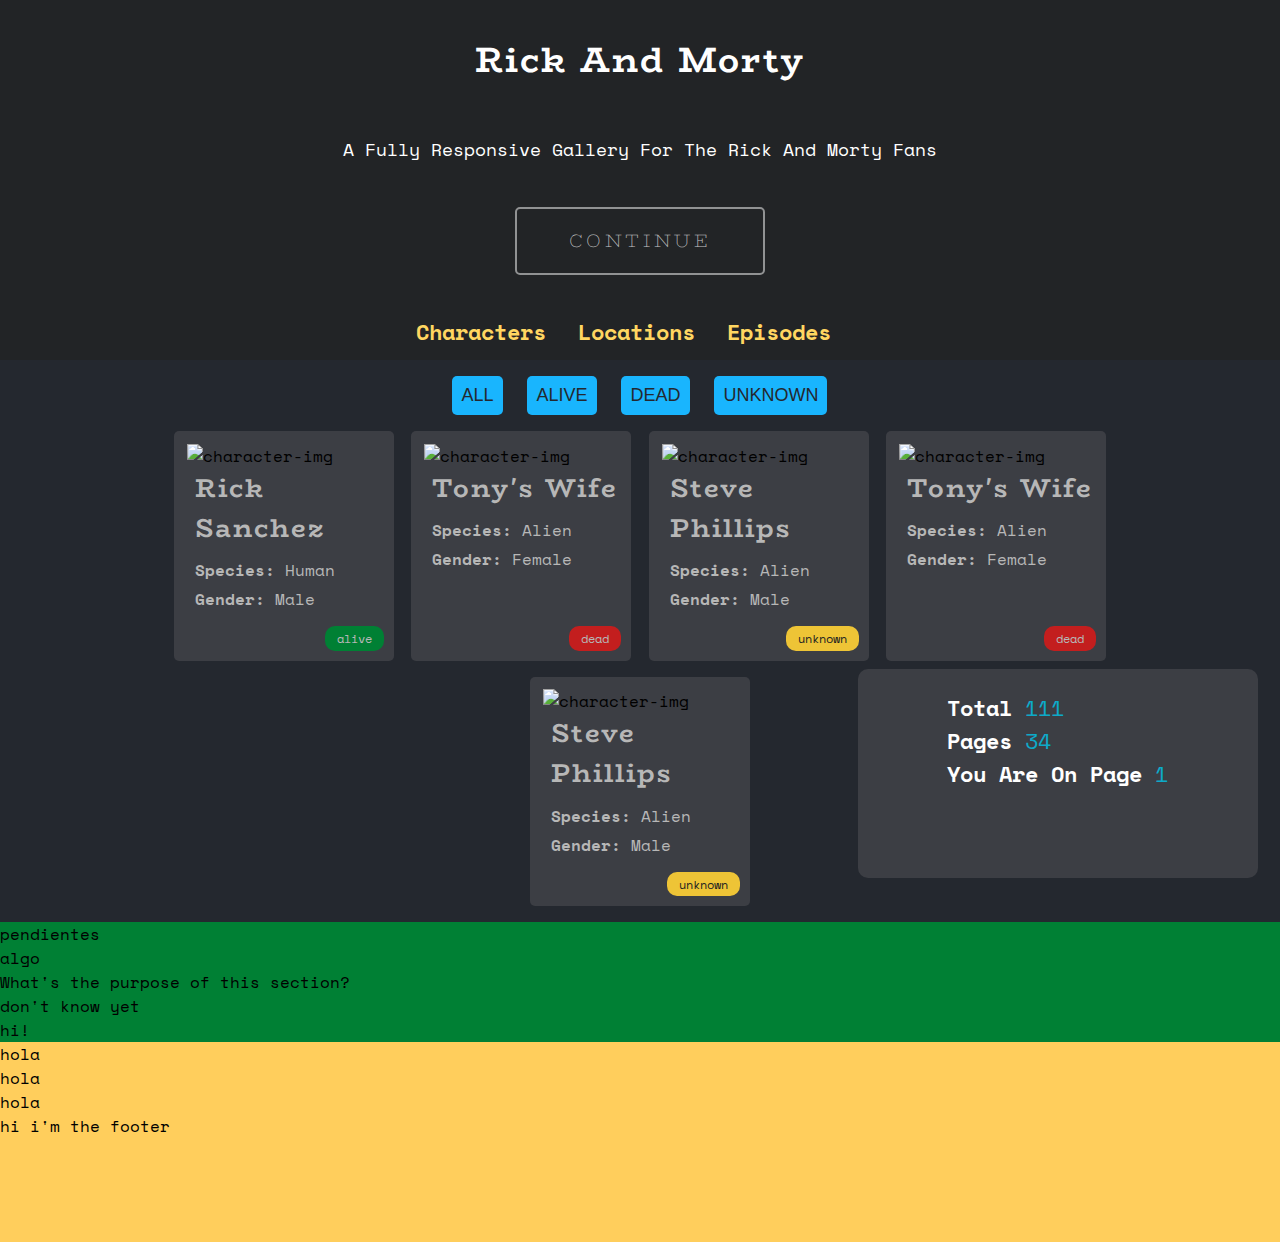
==== index.html @ 8e393982 "Frontend completed, just a section is not" ====
<!DOCTYPE html>
<html lang="en">
<head>
  <meta charset="UTF-8">
  <meta name="viewport" content="width=device-width, initial-scale=1.0">
  <title>API Rick and Morty &copy;</title>
  <link rel="stylesheet" href="./css/styles.css">
  <link rel="stylesheet" href="./css/tablet.css" media="(min-width: 768px)">
  <link rel="stylesheet" href="./css/desktop.css" media="(min-width: 1000px)">
</head>
<body>
  <div class="preloader hide-preloader">
    <img src="preloader.gif" alt="preloader" class="preloader__item" />
  </div>
  <header class="header">
    <div class="header__title">
      <h1>Rick and morty</h1>
      <p>A fully responsive gallery for the Rick and Morty fans</p>
      <a href="#about" class="header__btn">continue</a>
    </div>
    <nav class="header__nav">
      <ul>
        <li class="header__nav-item"><a href="#">Characters</a></li>
        <li class="header__nav-item"><a href="#">Locations</a></li>
        <li class="header__nav-item"><a href="#">Episodes</a></li>
      </ul>
    </nav>
  </header>
  <!-- info -->
  <div>
    <article class="api-info">
      <span class="left"></span>
      <div class="api-info__text">
        <p>total <span>111</span></p>
        <p>pages <span>34</span></p>
        <p>you are on page <span>1</span></p>
      </div>
      <span class="right"></span>
    </article>
  </div>
  <!-- secction -->
  <section class="info-section">
    <!-- buttons -->
    <div class="info-section__btns">
      <button class="filter-btn" type="button" data-id="all">all</button>
      <button class="filter-btn" type="button" data-id="alive">alive</button>
      <button class="filter-btn" type="button" data-id="dead">dead</button>
      <button class="filter-btn" type="button" data-id="unknown">unknown</button>
    </div>
    <!-- menu-characters-container -->
    <div class="card-container">
      <!-- single-item -->
      <article class="card-item">
        <figure class="img-container">
          <img src="./avatar1.jpeg" alt="character-img" class="card-item__img">
        </figure>
        <div class="card-item__info">
          <h4>rick sanchez</h4>
          <p>species: <span>human</span></p>
          <p>gender: <span>male</span></p>
        </div>
        <p class="status alive">alive</p>
      </article>
      <!-- single-item -->
      <article class="card-item">
        <figure class="img-container">
          <img src="./avatar2.jpeg" alt="character-img" class="card-item__img">
        </figure>
        <div class="card-item__info">
          <h4>tony's wife</h4>
          <p>species: <span>alien</span></p>
          <p>gender: <span>female</span></p>
        </div>
        <p class="status dead">dead</p>
      </article>
      <!-- single-item -->
      <article class="card-item">
        <figure class="img-container">
          <img src="./avatar3.jpeg" alt="character-img" class="card-item__img">
        </figure>
        <div class="card-item__info">
          <h4>steve phillips</h4>
          <p>species: <span>alien</span></p>
          <p>gender: <span>male</span></p>
        </div>
        <p class="status unknown">unknown</p>
      </article>
      <!-- single-item -->
      <article class="card-item">
        <figure class="img-container">
          <img src="./avatar2.jpeg" alt="character-img" class="card-item__img">
        </figure>
        <div class="card-item__info">
          <h4>tony's wife</h4>
          <p>species: <span id="species">alien</span></p>
          <p>gender: <span id="gender">female</span></p>
        </div>
        <p class="status dead">dead</p>
      </article>
      <!-- single-item -->
      <article class="card-item">
        <figure class="img-container">
          <img src="./avatar3.jpeg" alt="character-img" class="card-item__img">
        </figure>
        <div class="card-item__info">
          <h4>steve phillips</h4>
          <p>species: <span id="species">alien</span></p>
          <p>gender: <span id="gender">male</span></p>
        </div>
        <p class="status unknown">unknown</p>
      </article>
    </div>
  </section>
  <!-- about-me -->
  <section id="about" class="contact-section">
    <ul>
      <li>pendientes</li>
      <li>algo </li>
      <li>What's the purpose of this section?</li>
      <li>don't know yet</li>
      <li>hi! </li>
    </ul>
  </section>
  <footer>
    <div></div>
    <ul>
      <li>hola</li>
      <li>hola</li>
      <li>hola</li>
    </ul>
    hi i'm the footer
  </footer>
  <script src="./js/app.js"></script>
</body>
</html>
---- css/styles.css ----
/*
=============== 
Fonts
===============
*/
@import url('https://fonts.googleapis.com/css2?family=BioRhyme&family=Space+Mono&display=swap');

/*
=============== 
Variables
===============
*/
:root {
  --primary-blue: #0daac9;
  --portal-green: #008034;
  --portal-light-green: #94c128;
  --morty-shirt: #f6e72f;
  --mortt-shirt-shadow:#becf43;
  --primary-black: #24282f;
  --secondary-black: #3c3e44;
  --clr-white: #fff;
  --clr-black: #222;
  --ff-primary: 'BioRhyme', serif;
  --ff-secondary: 'Space Mono', monospace;
}

/*
=============== 
Global Styles
===============
*/
*,
::before,
::after {
  margin: 0;
  padding: 0;
  box-sizing: border-box;
}

html {
  scroll-behavior: smooth;
}

body {
  font-family: var(--ff-secondary);
  background-color: var(--primary-black);
}

ul {
  list-style-type: none;
}
a {
  text-decoration: none;
  color: #ffd661;
  font-weight: lighter;
}
img {
  display: block;
  width: 100%;
}

h1,
h2,
h3,
h4 {
  letter-spacing: .125rem;
  text-transform: capitalize;
  font-family: var(--ff-primary);
  color: var(--clr-white);
  padding-bottom: .4em;
}
p {
  text-transform: capitalize;
}

/* preloader */

.preloader {
  position: fixed;
  top: 0;
  left: 0;
  right: 0;
  bottom: 0;
  background: var(--clr-white);
  display: grid;
  justify-content: center;
  align-items: center;
  visibility: visible;
  z-index: 999;
  transition: var(--transition);
}
.hide-preloader {
  z-index: -999;
  visibility: hidden;
}

/* header */

.header {
  height: 360px;
  background-image: url(../rickandmorty-wallpaper.jpg);
  background-position: center;
  background-repeat: no-repeat;
  background-size: cover;
  color: var(--clr-white);
  position: relative;
}

.header::before {
  content: '';
  background-color: var(--clr-black);
  height: 100%;
  position: absolute;
  width: 100%;
  opacity: .65;
  top: 0;
  left: 0;
  z-index: 1;
}

.header__title,
.header__nav {
  z-index: 3;
  position: relative;
}

.header__title {
  text-align: center;
  width: 90%;
  margin-left: auto;
  margin-right: auto;
  padding-top: 2rem;
  padding-bottom: 2em;
}

.header__title p {
  padding-bottom: 1.5em;
}

.header__btn {
  display: block;
  margin-left: auto;
  margin-right: auto;
  padding: 1em;
  font-family: var(--ff-primary);
  font-size: 1.125rem;
  text-transform: uppercase;
  letter-spacing: .2em;
  background: transparent;
  border: 2px solid rgba(255, 255, 255, .5);
  border-radius: 5px;
  color: rgba(255, 255, 255, .75);
  max-width: 190px;
}

.header__nav {
  position: absolute;
  top: calc(100% - 45px);
  left: calc(50% - 148px);
}
.header__nav ul {
  display: flex;
}
.header__nav .header__nav-item {
  margin: 0 .5em;
}

.header__nav-item a {
  font-weight: bolder;
  font-size: .9rem;
}

/* api-info */

.api-info {
  display: grid;
  grid-template-columns: 40px 1fr 40px;
  justify-items: center;
  align-items: center;
  /* position: relative; */
  /* padding: 1em; */
  background-color: var(--secondary-black);
  border-radius: 10px;
  max-width: 400px;
  margin-top: 1em;
  margin-left: auto;
  margin-right: auto;
  /* margin-bottom: 1em; */
  width: 90%;
  min-height: 120px;
  /* font-size: 1.4rem; */
  color: var(--clr-white);
}

.api-info__text > p {
  /* margin-bottom: .3em; */
  /* color: #b7b7b7; */
  font-weight: bold;
}
.api-info__text p > span {
  font-weight: initial;
  color: var(--primary-blue);
}

.left,
.right {
  display: block;
  height: auto;
  padding: 1em;
  cursor: pointer;
  /* width: 16px; */
  /* background-color: red; */

}

.right {
  background-image: url(../assets/icons/right-icon.svg);
  background-position: center;
  background-repeat: no-repeat;
  background-size: contain;
  
}

.left {
  background-image: url(../assets/icons/left-icon.svg);
  background-position: center;
  background-repeat: no-repeat;
  background-size: contain;
}

/* info-section */

.info-section {
  padding-top: 1em;
}

.info-section__btns {
  max-width: 400px;
  width: 90%;
  margin-left: auto;
  margin-right: auto;
  text-align: center;
  padding-bottom: 1em;
  display: flex;
  justify-content: space-around;
}

.filter-btn {
  display: inline-block;
  background-color: #19b5fe;
  min-width: 30px;
  padding: .5em;
  border: none;
  border-radius: 5px;
  color: var(--primary-black);
  font-size: .9rem;
  text-transform: uppercase;
  cursor: pointer;
}

/* card-section */

.card-container {
  width: 90%;
  margin-left: auto;
  margin-right: auto;
  display: flex;
  flex-wrap: wrap;
}

.card-item {
  display: flex;
  position: relative;
  padding: .5em;
  background-color: var(--secondary-black);
  border-radius: 5px;
  max-width: 400px;
  margin-left: auto;
  margin-right: auto;
  margin-bottom: 1em;
}

.img-container {
  width: 40%;
}
.card-item__info {
  width: 60%;
  padding-left: .5em;
}

.card-item__info h4 {
  color: #b7b7b7;
  font-size: 6vw;
}

.card-item__info > p {
  font-size: 4vw;
  margin-bottom: .3em;
  color: #b7b7b7;
  font-weight: bold;
}
.card-item__info p > span {
  font-weight: initial;
}

.card-item .status {
  position: absolute;
  display: block;
  bottom: 10px;
  right: 10px;
  padding: .3em 1em;
  font-size: 2vw;
  border-radius: 10px;
  color: #b7b7b7;
}

.card-item .alive {
  background-color: var(--portal-green);
}

.card-item .dead {
  background-color: #c31e1e;
}

.card-item .unknown {
  background-color: #eec436;
  color: var(--clr-black);
}

/* pendign */
/* here you have to put sth like your contact info */
.contact-section {
  background-color: var(--portal-green);
}

/* footer */

footer {
  height: 200px;
  background-color: #ffce5c;
}

/* for minor corrections width weird width screen sizes */
@media (min-width: 448px) {
  /* character-cards */
  .card-item__info h4 {
    font-size: 1.625rem;
  }
  .card-item__info > p {
    font-size: 1rem;
  }
  .card-item .status {
    font-size: .625rem;
  }

  /* header-text */
  .header__title h1 {
    margin-bottom: 1em;
    font-size: 2.2rem;
  }
  .header__title p {
    margin-bottom: 1em;
    font-size: 1.125rem;
  }
  /* header-nav */
  .header__nav {
    left: calc(50% - 240px);
  }
  .header__nav .header__nav-item {
    margin: 0 1em;
  }
  .header__nav-item a {
    font-size: 1.4rem;
  }

  /* buttons */
  .filter-btn {
    font-size: 1.125rem;
  }

  /* information-card */
  .api-info {
    font-size: 1.4rem;
  }

}
---- css/tablet.css ----
/* width container */
.card-container {
  max-width: 750px;
}

/* header-btn */
.header__btn {
  max-width: 250px;
}

/* new style for cards */
.card-item {
  flex-direction: column;
  padding: .8em;
  width: 220px;
}

.img-container,
.card-item__info {
  width: 100%;
}

.card-item__info {
  margin-bottom: 2em;
}

.info-section__btns {
  max-width: 580;
}

.card-item .status {
  font-size: .75rem;
}

/* info-card */
.api-info {
  grid-template-columns: 1fr 1fr;
  grid-template-rows: 1fr 65px;
  grid-template-areas: 
  'info info'
  'left right';
} 

.api-info__text {
  grid-area: info;
  padding: 1em;
}
.left {
  grid-area: left;
}
.right {
  grid-area: right;
}
---- css/desktop.css ----
/* width  contaniner */
.card-container {
  max-width: 950px;
}

/* floating info-card */
.api-info {
  position: fixed;
  bottom: 1em;
  right: 1em;
  z-index: 10;
}
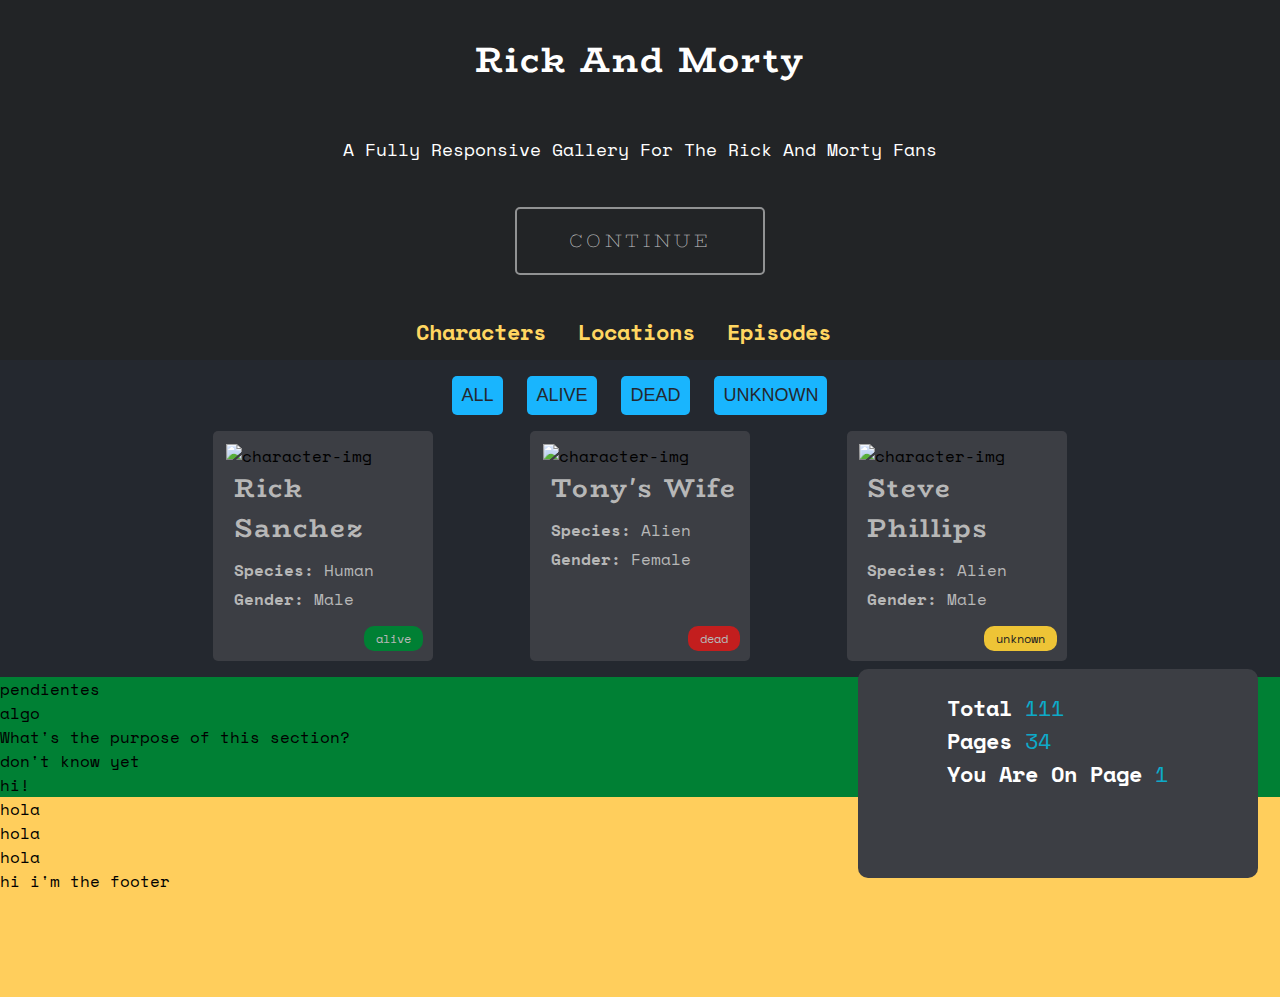
==== commit 41b8ea24: "first page completed" ====
--- a/index.html
+++ b/index.html
@@ -9,8 +9,8 @@
   <link rel="stylesheet" href="./css/desktop.css" media="(min-width: 1000px)">
 </head>
 <body>
-  <div class="preloader hide-preloader">
-    <img src="preloader.gif" alt="preloader" class="preloader__item" />
+  <div class="preloader">
+    <img src="./preloader.gif" alt="preloader" class="preloader__item" />
   </div>
   <header class="header">
     <div class="header__title">
@@ -27,17 +27,15 @@
     </nav>
   </header>
   <!-- info -->
-  <div>
-    <article class="api-info">
-      <span class="left"></span>
-      <div class="api-info__text">
-        <p>total <span>111</span></p>
-        <p>pages <span>34</span></p>
-        <p>you are on page <span>1</span></p>
-      </div>
-      <span class="right"></span>
-    </article>
-  </div>
+  <section class="api-info">
+    <span class="left"></span>
+    <div class="api-info__text">
+      <p>total <span>111</span></p>
+      <p>pages <span>34</span></p>
+      <p>you are on page <span>1</span></p>
+    </div>
+    <span class="right"></span>
+    </section>
   <!-- secction -->
   <section class="info-section">
     <!-- buttons -->
@@ -52,7 +50,7 @@
       <!-- single-item -->
       <article class="card-item">
         <figure class="img-container">
-          <img src="./avatar1.jpeg" alt="character-img" class="card-item__img">
+          <img src="./assets/img/avatar1.jpeg" alt="character-img" class="card-item__img">
         </figure>
         <div class="card-item__info">
           <h4>rick sanchez</h4>
@@ -64,7 +62,7 @@
       <!-- single-item -->
       <article class="card-item">
         <figure class="img-container">
-          <img src="./avatar2.jpeg" alt="character-img" class="card-item__img">
+          <img src="./assets/img/avatar2.jpeg" alt="character-img" class="card-item__img">
         </figure>
         <div class="card-item__info">
           <h4>tony's wife</h4>
@@ -76,36 +74,12 @@
       <!-- single-item -->
       <article class="card-item">
         <figure class="img-container">
-          <img src="./avatar3.jpeg" alt="character-img" class="card-item__img">
+          <img src="./assets/img/avatar3.jpeg" alt="character-img" class="card-item__img">
         </figure>
         <div class="card-item__info">
           <h4>steve phillips</h4>
           <p>species: <span>alien</span></p>
           <p>gender: <span>male</span></p>
-        </div>
-        <p class="status unknown">unknown</p>
-      </article>
-      <!-- single-item -->
-      <article class="card-item">
-        <figure class="img-container">
-          <img src="./avatar2.jpeg" alt="character-img" class="card-item__img">
-        </figure>
-        <div class="card-item__info">
-          <h4>tony's wife</h4>
-          <p>species: <span id="species">alien</span></p>
-          <p>gender: <span id="gender">female</span></p>
-        </div>
-        <p class="status dead">dead</p>
-      </article>
-      <!-- single-item -->
-      <article class="card-item">
-        <figure class="img-container">
-          <img src="./avatar3.jpeg" alt="character-img" class="card-item__img">
-        </figure>
-        <div class="card-item__info">
-          <h4>steve phillips</h4>
-          <p>species: <span id="species">alien</span></p>
-          <p>gender: <span id="gender">male</span></p>
         </div>
         <p class="status unknown">unknown</p>
       </article>
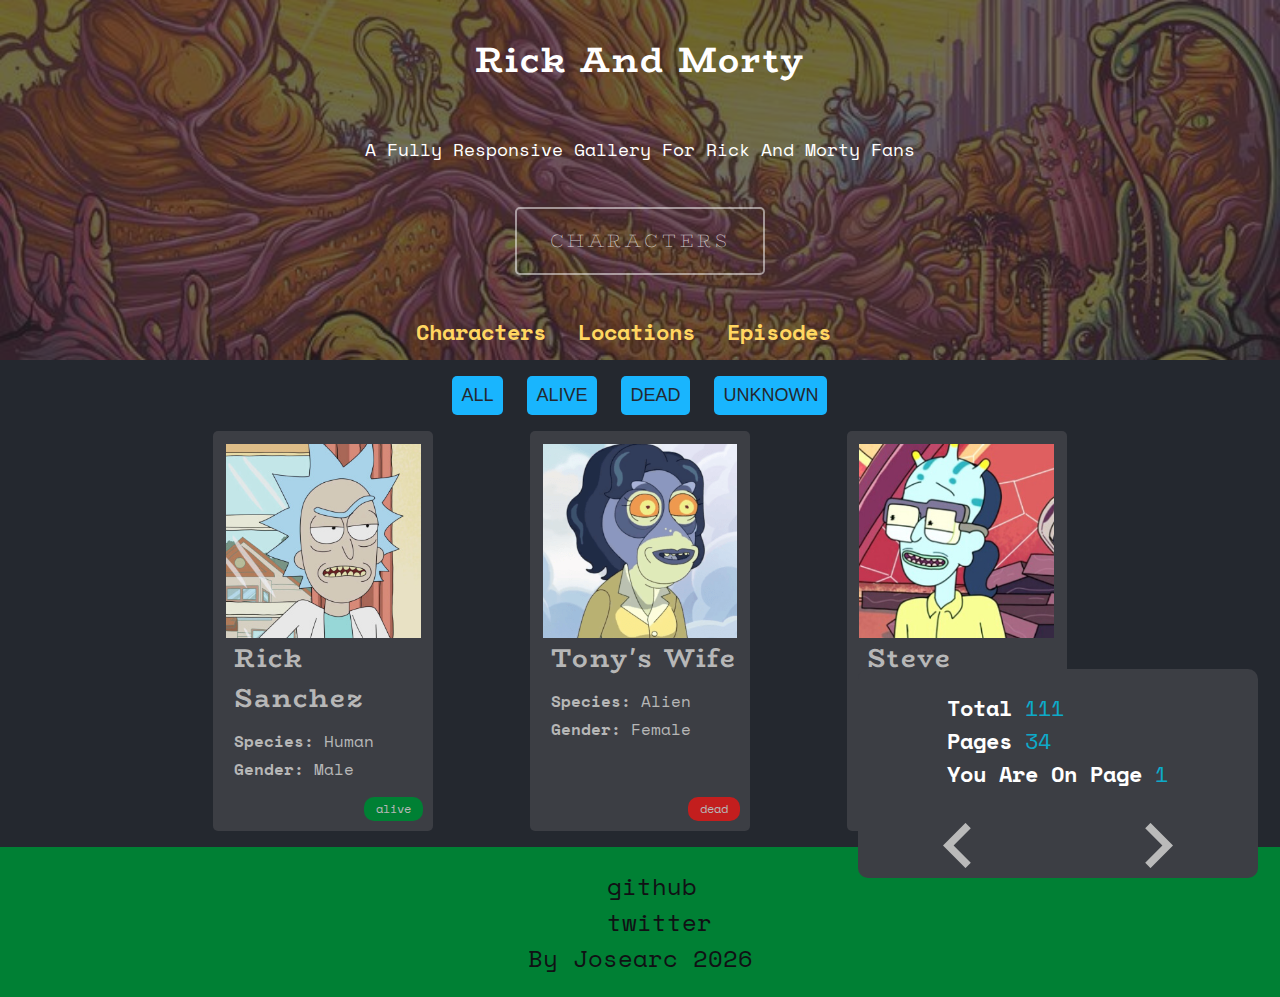
==== commit 6ecca1b5: "almost done" ====
--- a/index.html
+++ b/index.html
@@ -4,25 +4,26 @@
   <meta charset="UTF-8">
   <meta name="viewport" content="width=device-width, initial-scale=1.0">
   <title>API Rick and Morty &copy;</title>
+  <link rel="icon" type="image/png" href="./assets/icons/favicon.png">
   <link rel="stylesheet" href="./css/styles.css">
   <link rel="stylesheet" href="./css/tablet.css" media="(min-width: 768px)">
   <link rel="stylesheet" href="./css/desktop.css" media="(min-width: 1000px)">
 </head>
 <body>
   <div class="preloader">
-    <img src="./preloader.gif" alt="preloader" class="preloader__item" />
+    <img src="./assets/preloader.gif" alt="preloader" class="preloader__item" />
   </div>
   <header class="header">
     <div class="header__title">
       <h1>Rick and morty</h1>
-      <p>A fully responsive gallery for the Rick and Morty fans</p>
-      <a href="#about" class="header__btn">continue</a>
+      <p>A fully responsive gallery for Rick and Morty fans</p>
+      <a href="#content" class="header__btn">characters</a>
     </div>
     <nav class="header__nav">
       <ul>
         <li class="header__nav-item"><a href="#">Characters</a></li>
-        <li class="header__nav-item"><a href="#">Locations</a></li>
-        <li class="header__nav-item"><a href="#">Episodes</a></li>
+        <li class="header__nav-item"><a href="./locations.html">Locations</a></li>
+        <li class="header__nav-item"><a href="./episodes.html">Episodes</a></li>
       </ul>
     </nav>
   </header>
@@ -35,9 +36,9 @@
       <p>you are on page <span>1</span></p>
     </div>
     <span class="right"></span>
-    </section>
+  </section>
   <!-- secction -->
-  <section class="info-section">
+  <section id="content" class="info-section">
     <!-- buttons -->
     <div class="info-section__btns">
       <button class="filter-btn" type="button" data-id="all">all</button>
@@ -85,24 +86,12 @@
       </article>
     </div>
   </section>
-  <!-- about-me -->
-  <section id="about" class="contact-section">
+  <footer>
     <ul>
-      <li>pendientes</li>
-      <li>algo </li>
-      <li>What's the purpose of this section?</li>
-      <li>don't know yet</li>
-      <li>hi! </li>
+      <li><a href="https://github.com/joseArc23/" target="_blank"><span class="github"></span> github</a></li>
+      <li><a href="https://twitter.com/jose_arcani" target="_blank"><span class="twitter"></span> twitter</a></li>
     </ul>
-  </section>
-  <footer>
-    <div></div>
-    <ul>
-      <li>hola</li>
-      <li>hola</li>
-      <li>hola</li>
-    </ul>
-    hi i'm the footer
+    <p><span class="footer-left"></span><span class="footer-right"></span> by josearc <span id="year">2134</span></p>
   </footer>
   <script src="./js/app.js"></script>
 </body>
--- a/css/styles.css
+++ b/css/styles.css
@@ -98,7 +98,7 @@
 
 .header {
   height: 360px;
-  background-image: url(../rickandmorty-wallpaper.jpg);
+  background-image: url(../assets/rickandmorty-wallpaper.jpg);
   background-position: center;
   background-repeat: no-repeat;
   background-size: cover;
@@ -150,7 +150,7 @@
   border: 2px solid rgba(255, 255, 255, .5);
   border-radius: 5px;
   color: rgba(255, 255, 255, .75);
-  max-width: 190px;
+  max-width: 210px;
 }
 
 .header__nav {
@@ -280,6 +280,11 @@
   margin-bottom: 1em;
 }
 
+/* just for location cards */
+.card-item.location {
+  min-width: 290px;
+}
+
 .img-container {
   width: 40%;
 }
@@ -293,13 +298,15 @@
   font-size: 6vw;
 }
 
-.card-item__info > p {
+.card-item__info > p,
+.card-location > p {
   font-size: 4vw;
   margin-bottom: .3em;
   color: #b7b7b7;
   font-weight: bold;
 }
-.card-item__info p > span {
+.card-item__info p > span,
+.card-location p > p {
   font-weight: initial;
 }
 
@@ -336,9 +343,44 @@
 /* footer */
 
 footer {
-  height: 200px;
-  background-color: #ffce5c;
-}
+  height: 150px;
+  background-color: var(--portal-green);
+  color: #101114;
+  display: flex;
+  flex-direction: column;
+  font-size: 1.5rem;
+  align-items: center;
+  justify-content: center;
+}
+
+footer a {
+  color: inherit;
+}
+.github,
+.twitter {
+  display: inline-block;
+  width: 24px;
+  height: 24px;
+}
+
+.twitter {
+  background-image: url(https://i.postimg.cc/dVW3mZfw/twitter.png);
+  background-position: center;
+  background-repeat: no-repeat;
+  background-size: cover;
+}
+
+.github {
+  background-image: url(https://i.postimg.cc/qvfvYb9v/github-logo-silhouette-in-a-square.png);
+  background-position: center;
+  background-repeat: no-repeat;
+  background-size: cover;
+}
+
+
+
+
+
 
 /* for minor corrections width weird width screen sizes */
 @media (min-width: 448px) {
@@ -346,7 +388,8 @@
   .card-item__info h4 {
     font-size: 1.625rem;
   }
-  .card-item__info > p {
+  .card-item__info > p,
+  .card-location > p  {
     font-size: 1rem;
   }
   .card-item .status {
@@ -382,5 +425,4 @@
   .api-info {
     font-size: 1.4rem;
   }
-
 }